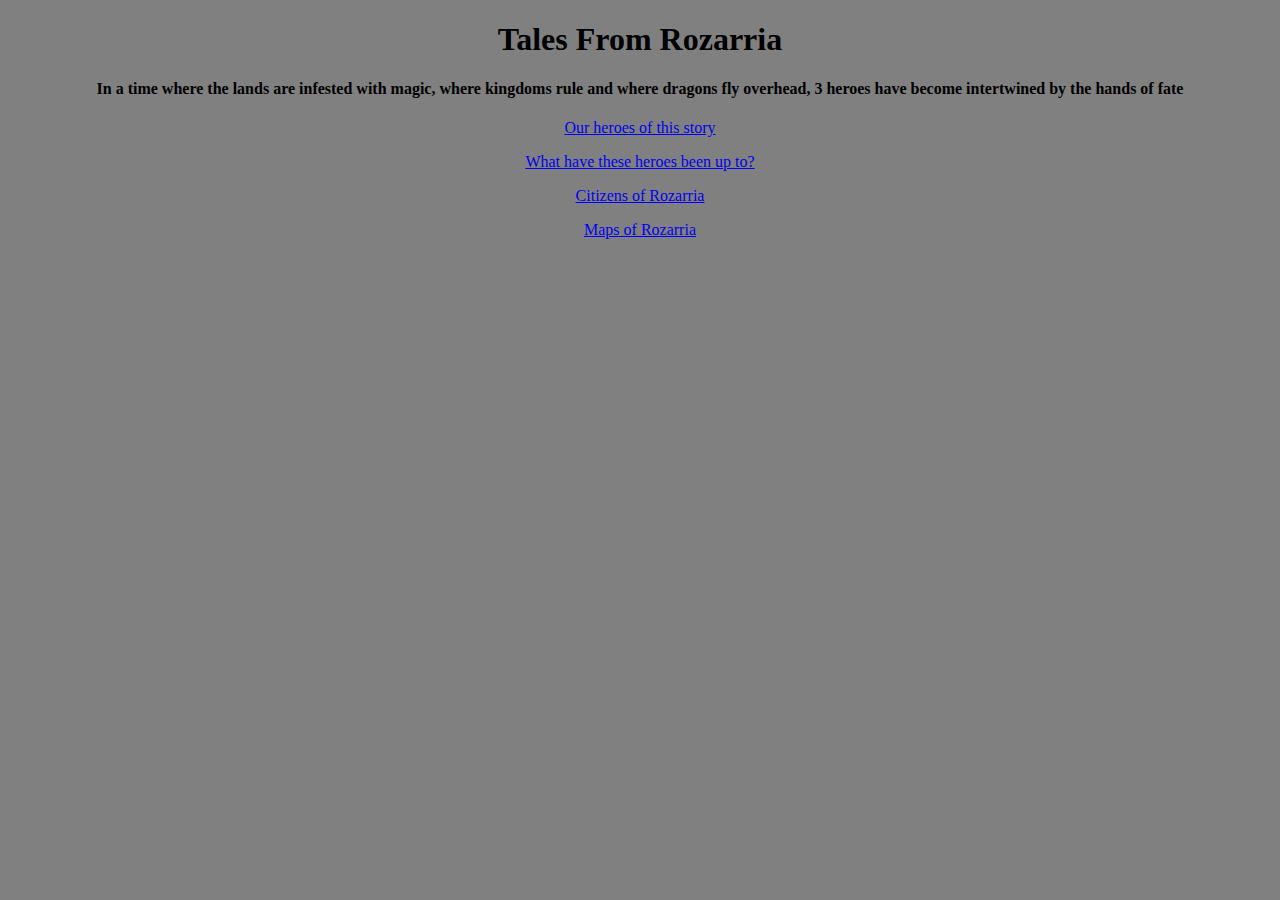
==== index.html @ 65b72027 "first commit" ====
<!DOCTYPE html>
<html style="background-color: grey";>
	<head>
			<title>Roll for initiative!</title>
			<!--<link href="css/style.css" rel="stylesheet">-->
		<!--<style>

			p{
				
				padding: 5px;
				background-color: grey;

			}
			body{
				background-image: url('images/stonebg1.jpg');
				background-size: cover;
				background background-attachment: fixed;
			}-->


		</style>
	</head>
	<header>
		<h1 style="text-align: center";>Tales From Rozarria</h1>
		
	</header>
	<body style="text-align: center";>
		
			
			<h4>In a time where the lands are infested with magic, where kingdoms rule and where dragons fly overhead, 3 heroes have become intertwined by the hands of fate</h4>
			<p><a href="PCs.html">Our heroes of this story</a></p>
			<p><a href="summaries.html">What have these heroes been up to?<br></a></p>
			<p><a href="NPCs.html">Citizens of Rozarria</a></p>
			<p><a href="maps.html">Maps of Rozarria</a></p>
		
</html>
---- css/style.css ----
*
.bg_image{
	background-image:url(./images/stonebg1.jpg);
	background-size: cover;
	
}
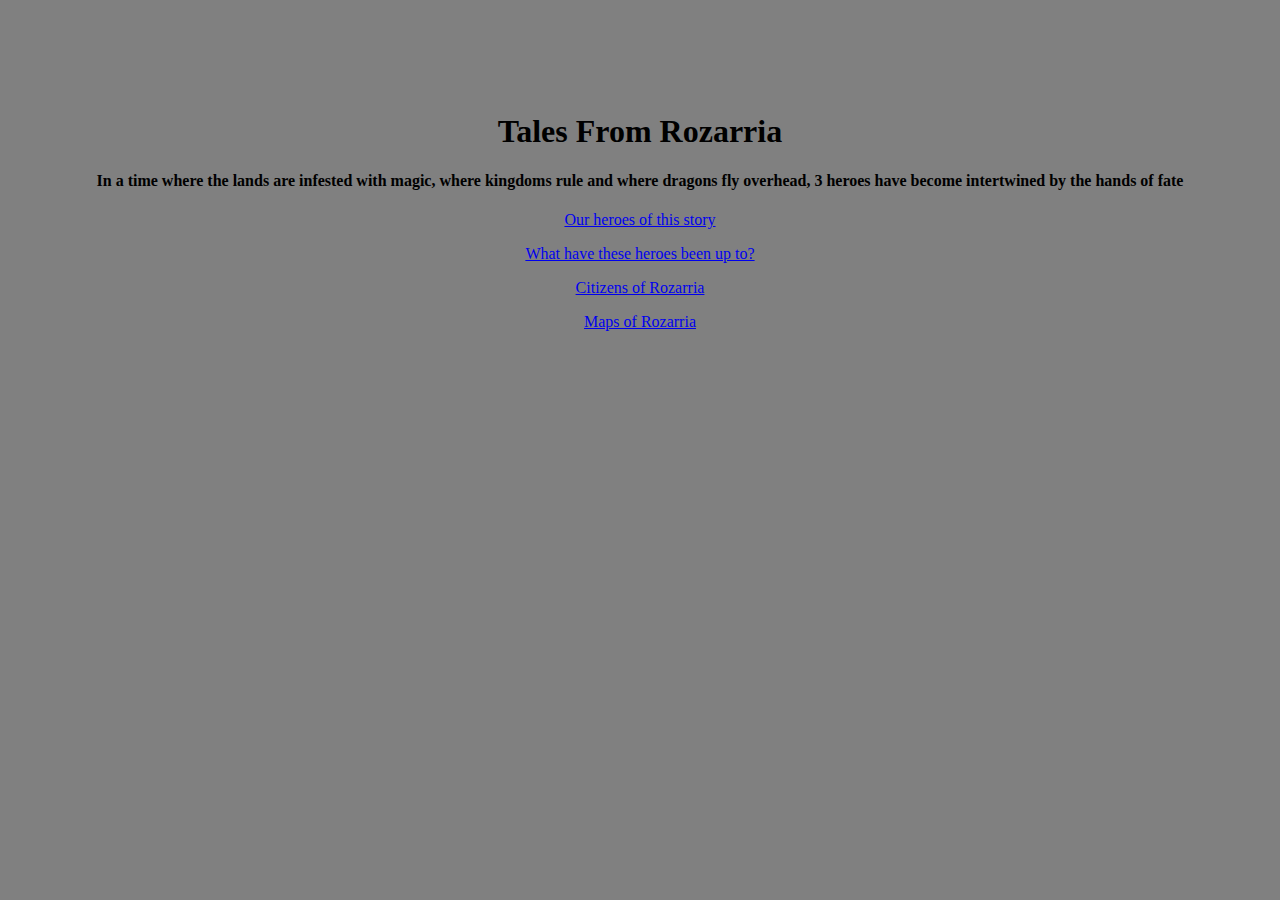
==== commit e532ffe6: "Update index.html" ====
--- a/index.html
+++ b/index.html
@@ -12,12 +12,11 @@
 
 			}
 			body{
-				background-image: url('images/stonebg1.jpg');
+				background-image: url('img/stonebg1.jpg');
 				background-size: cover;
 				background background-attachment: fixed;
 			}-->
-
-
+		<iframe src="https://open.spotify.com/embed/playlist/3FDcRjPZXjJBvz99i36XOn" width="300" height="80" frameborder="0" allowtransparency="true" allow="encrypted-media"></iframe>
 		</style>
 	</head>
 	<header>
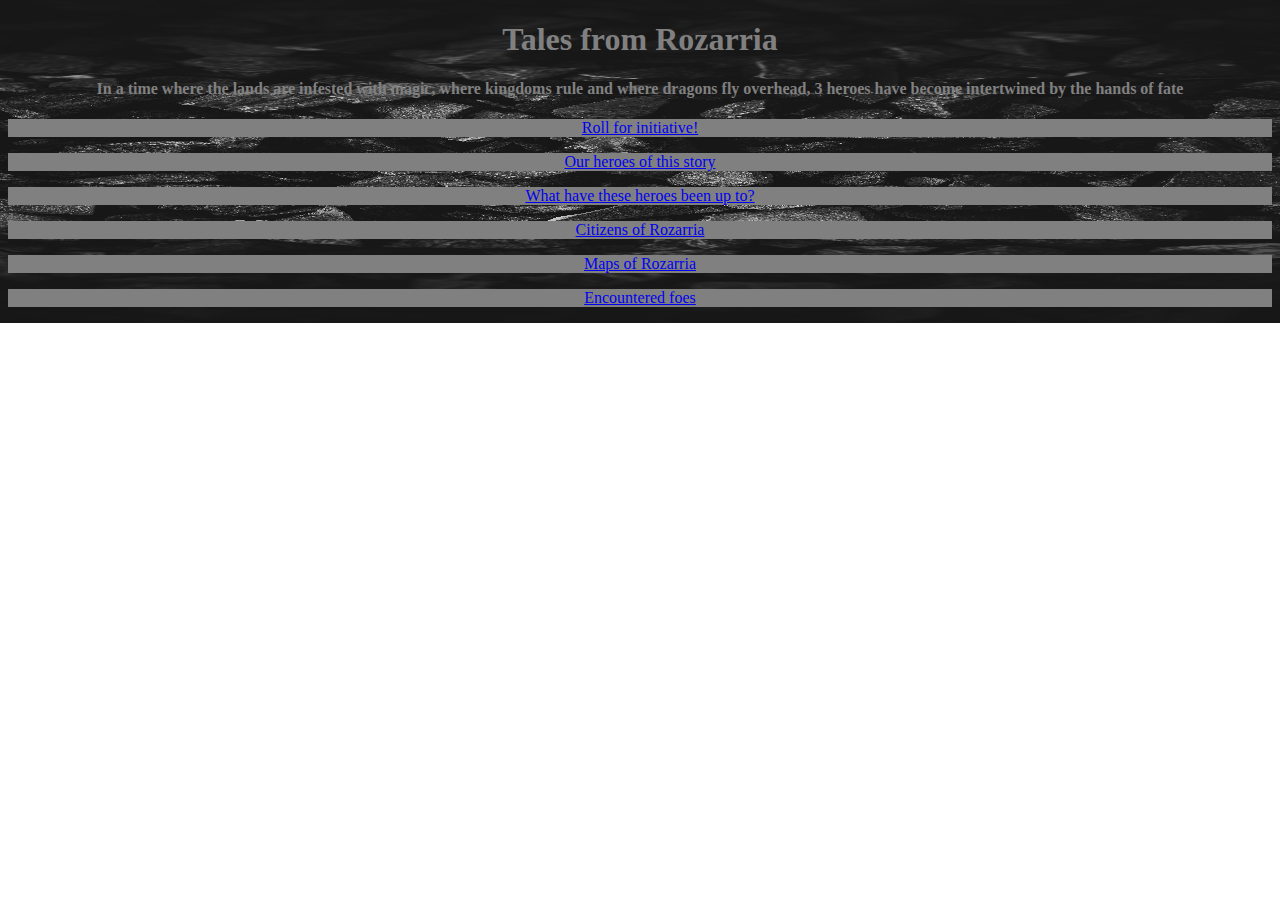
==== commit 85359332: "mainpagev0.1" ====
--- a/index.html
+++ b/index.html
@@ -1,35 +1,20 @@
 <!DOCTYPE html>
-<html style="background-color: grey";>
+<html>
+
 	<head>
 			<title>Roll for initiative!</title>
-			<!--<link href="css/style.css" rel="stylesheet">-->
-		<!--<style>
-
-			p{
-				
-				padding: 5px;
-				background-color: grey;
-
-			}
-			body{
-				background-image: url('img/stonebg1.jpg');
-				background-size: cover;
-				background background-attachment: fixed;
-			}-->
-		<iframe src="https://open.spotify.com/embed/playlist/3FDcRjPZXjJBvz99i36XOn" width="300" height="80" frameborder="0" allowtransparency="true" allow="encrypted-media"></iframe>
-		</style>
+			<link rel="stylesheet" href="./css/style.css">
 	</head>
 	<header>
-		<h1 style="text-align: center";>Tales From Rozarria</h1>
-		
+		<h1>Tales from Rozarria</h1>
 	</header>
-	<body style="text-align: center";>
-		
-			
+	<body id="mainpage">			
 			<h4>In a time where the lands are infested with magic, where kingdoms rule and where dragons fly overhead, 3 heroes have become intertwined by the hands of fate</h4>
+			<p><a href="initiative.html">Roll for initiative!</a></p>
 			<p><a href="PCs.html">Our heroes of this story</a></p>
 			<p><a href="summaries.html">What have these heroes been up to?<br></a></p>
 			<p><a href="NPCs.html">Citizens of Rozarria</a></p>
 			<p><a href="maps.html">Maps of Rozarria</a></p>
+			<p><a href="foes.html">Encountered foes</a></p>
 		
 </html>--- a/css/style.css
+++ b/css/style.css
@@ -1,6 +1,16 @@
-*
-.bg_image{
-	background-image:url(./images/stonebg1.jpg);
-	background-size: cover;
-	
+html{
+	background-image: url("stonebg1.jpg");
+	background-size: 100% 100%;
+	background-repeat: no-repeat;
+}
+
+h1, h4, p{
+	text-align: center;
+	color: grey;
+}
+
+
+
+p{
+	background-color: grey;
 }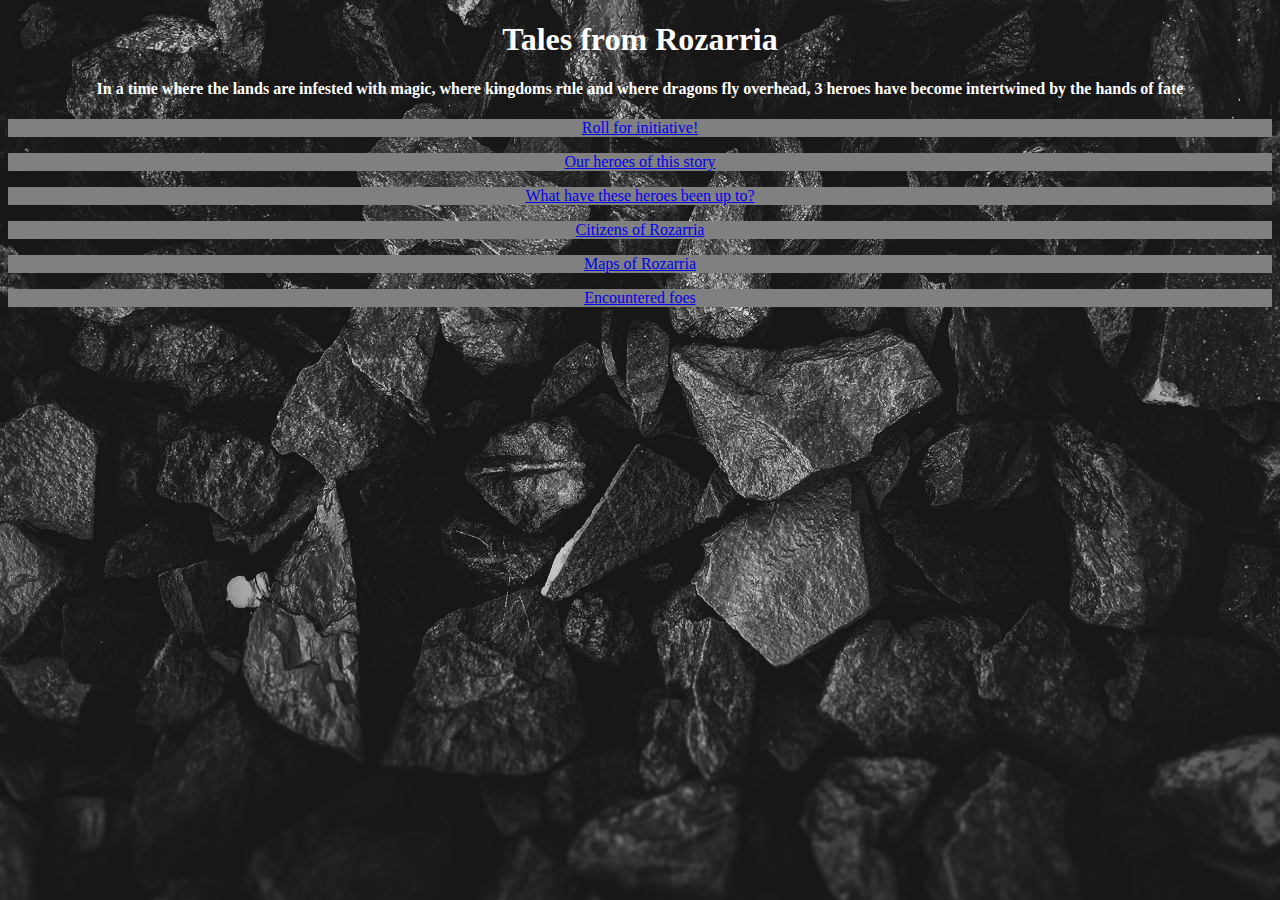
==== commit 10a3a065: "main0.2" ====
--- a/index.html
+++ b/index.html
@@ -1,5 +1,5 @@
 <!DOCTYPE html>
-<html>
+<html id="mainpage">
 
 	<head>
 			<title>Roll for initiative!</title>
--- a/css/style.css
+++ b/css/style.css
@@ -1,12 +1,12 @@
-html{
+#mainpage{
 	background-image: url("stonebg1.jpg");
-	background-size: 100% 100%;
-	background-repeat: no-repeat;
+	background-position: 50% 50%;
+	background-size: cover;
 }
 
 h1, h4, p{
 	text-align: center;
-	color: grey;
+	color: white;
 }
 
 
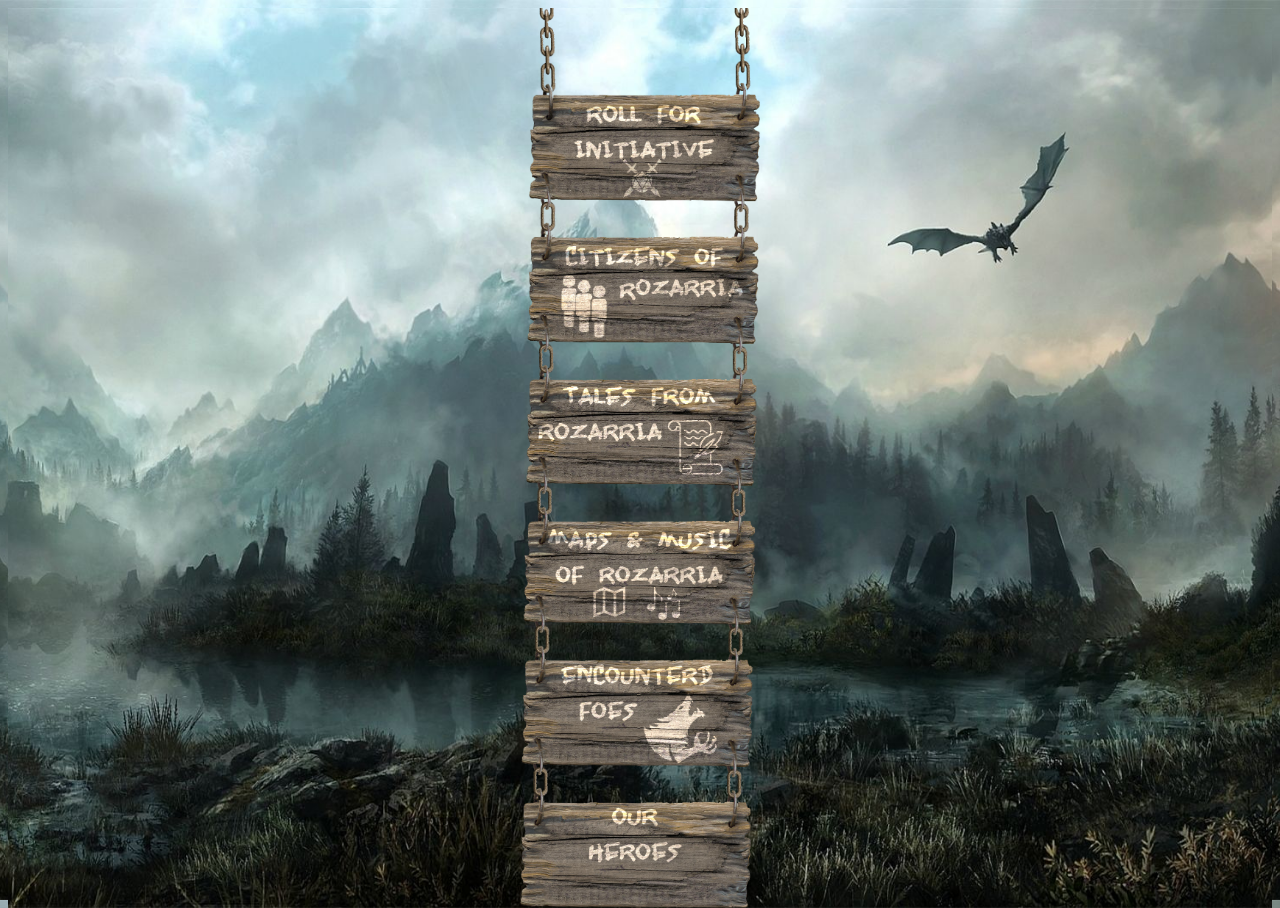
==== commit cc607ca7: "starting sums" ====
--- a/index.html
+++ b/index.html
@@ -1,20 +1,17 @@
 <!DOCTYPE html>
 <html id="mainpage">
-
 	<head>
 			<title>Roll for initiative!</title>
-			<link rel="stylesheet" href="./css/style.css">
+			<link rel="stylesheet" href="./css/mainstyles.css">
 	</head>
-	<header>
-		<h1>Tales from Rozarria</h1>
-	</header>
 	<body id="mainpage">			
-			<h4>In a time where the lands are infested with magic, where kingdoms rule and where dragons fly overhead, 3 heroes have become intertwined by the hands of fate</h4>
-			<p><a href="initiative.html">Roll for initiative!</a></p>
-			<p><a href="PCs.html">Our heroes of this story</a></p>
-			<p><a href="summaries.html">What have these heroes been up to?<br></a></p>
-			<p><a href="NPCs.html">Citizens of Rozarria</a></p>
-			<p><a href="maps.html">Maps of Rozarria</a></p>
-			<p><a href="foes.html">Encountered foes</a></p>
+		<div id="div1">
+			<a href="initiative.html" class="mainsigns" id="init" ></a>
+			<a href="NPCs.html" class="mainsigns" id="npcs" ></a>
+			<a href="summaries.html" class="mainsigns" id="sums" ></a>
+			<a href="maps.html" class="mainsigns" id="maps" ></a>
+			<a href="foes.html" class="mainsigns" id="foes" ></a>
+			<a href="PCs.html" class="mainsigns" id="pcs" ></a>
+		</div>
 		
 </html>--- a/css/mainstyles.css
+++ b/css/mainstyles.css
@@ -0,0 +1,67 @@
+@font-face{
+	font-family: Vecna;
+	src: url(./font/Vecna.otf);
+}
+a:link {
+	colour:white;
+}
+a:visited {
+	color: white;
+}
+a:active {
+	color:black;
+}
+#mainpage{
+	background-image: url("./img/mountain1.jpg");
+	/*background-color: rgb(110, 0, 0);*/
+	background-position: 65% 65%;
+	background-size: cover;
+	height: 100vh;
+}
+
+
+#mainlink{
+	font-family: Vecna;
+	font-weight: bold;
+	font-size: 5%px;
+	text-align: center;	
+	line-height: 100%;
+}
+#div1{
+	height:100%;
+	background-image: url("./img/signs.png");
+	background-size: auto 100%;
+	background-repeat: no-repeat;
+	background-position: 50% 50%;
+
+}
+.mainsigns{
+	width: 25%;
+	height: 10%;
+
+}
+
+#init{
+	transform: translate(150%, 105%);
+	display:block;
+}
+#npcs{
+	transform: translate(150%, 165%);
+	display:block;
+}
+#sums{
+	transform: translate(150%, 220%);
+	display:block;
+}
+#maps{
+	transform: translate(150%, 275%);
+	display:block;
+}
+#foes{
+	transform: translate(150%, 335%);
+	display:block;
+}
+#pcs{
+	transform: translate(150%, 390%);
+	display:block;
+}
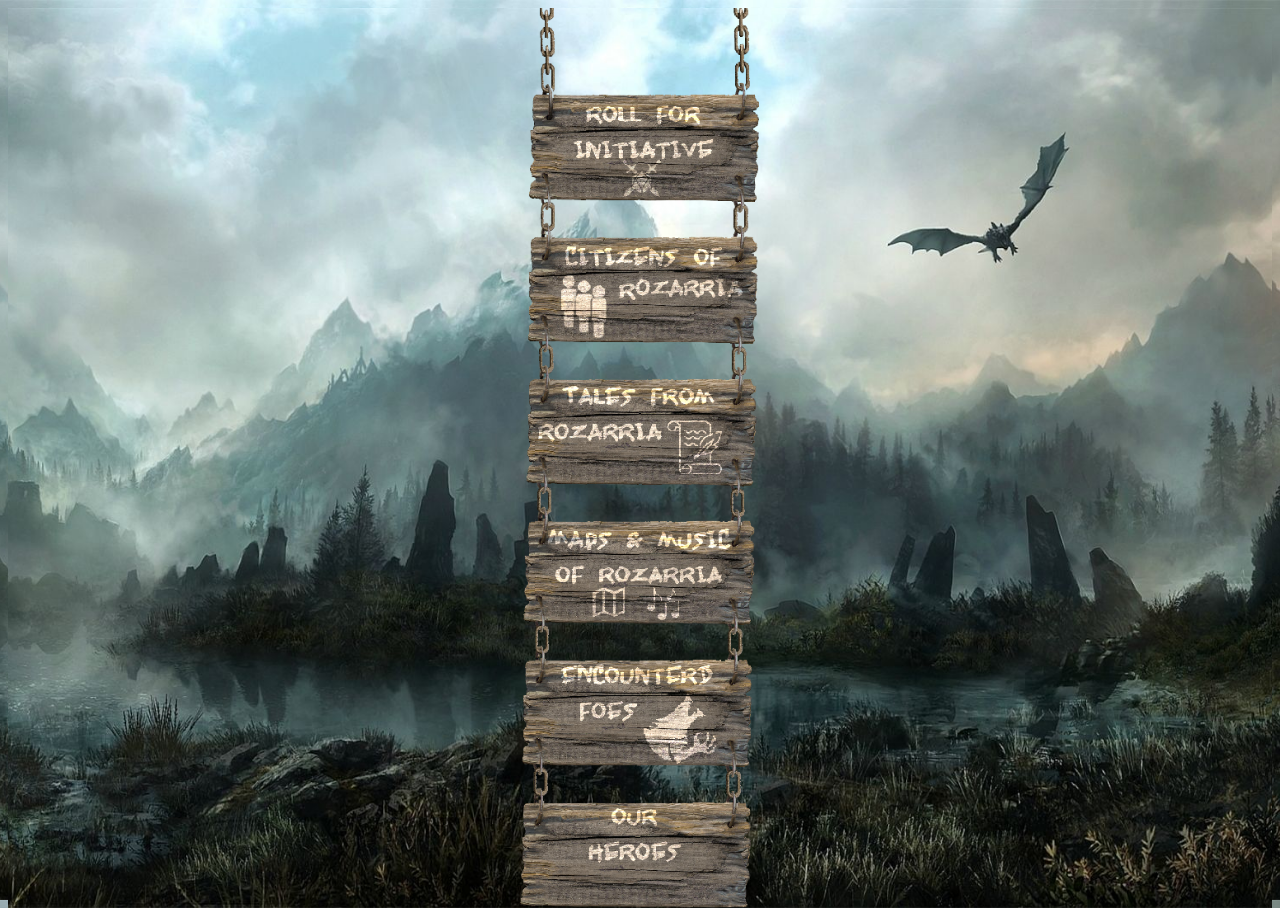
==== commit 1b66b4e0: "signs2" ====
--- a/index.html
+++ b/index.html
@@ -13,5 +13,8 @@
 			<a href="foes.html" class="mainsigns" id="foes" ></a>
 			<a href="PCs.html" class="mainsigns" id="pcs" ></a>
 		</div>
+	<script>
 		
+	</script>
+	</body>
 </html>--- a/css/mainstyles.css
+++ b/css/mainstyles.css
@@ -29,7 +29,7 @@
 }
 #div1{
 	height:100%;
-	background-image: url("./img/signs.png");
+	background-image: url("./img/signs2.png");
 	background-size: auto 100%;
 	background-repeat: no-repeat;
 	background-position: 50% 50%;
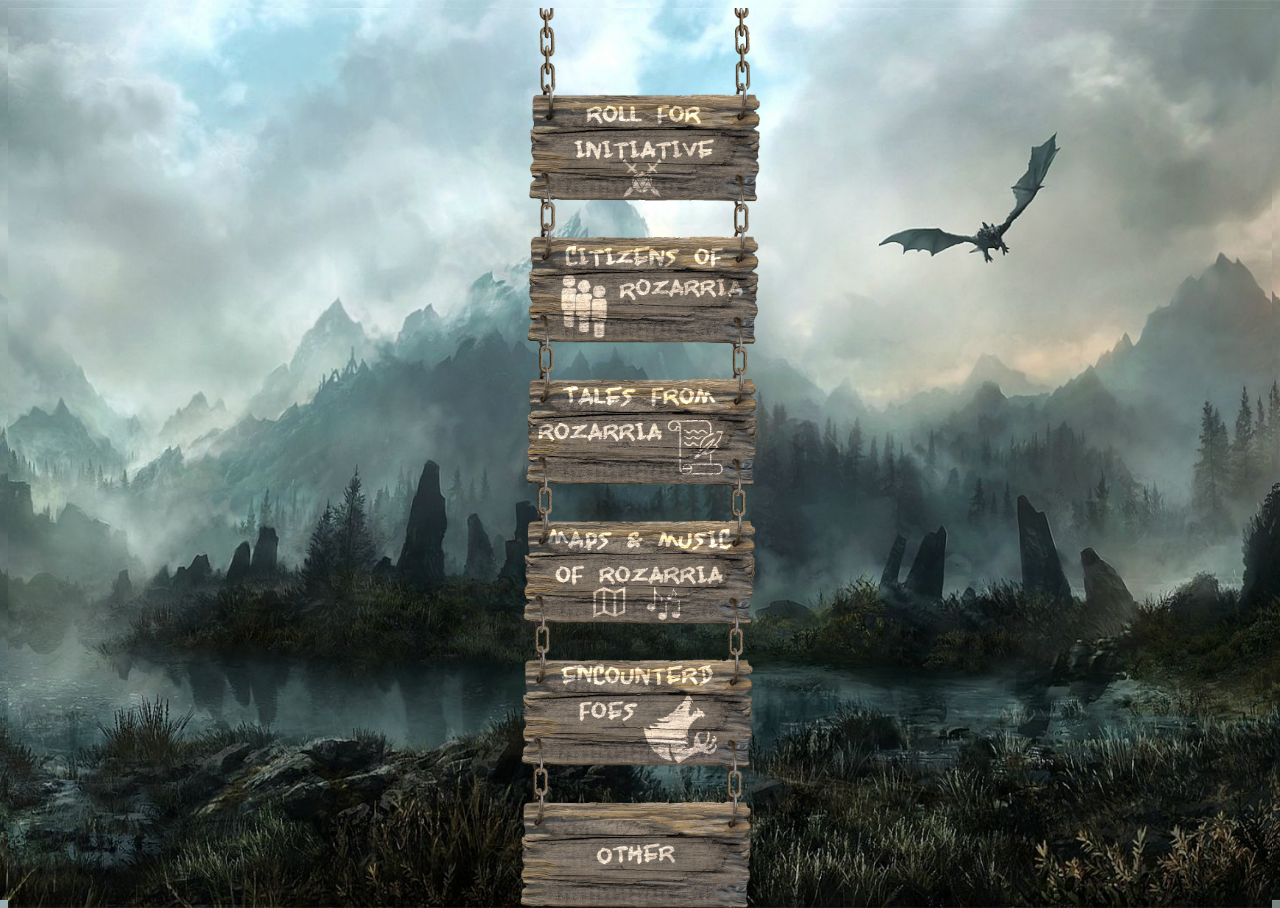
==== commit 180407cc: "foes 1" ====
--- a/index.html
+++ b/index.html
@@ -11,7 +11,7 @@
 			<a href="summaries.html" class="mainsigns" id="sums" ></a>
 			<a href="maps.html" class="mainsigns" id="maps" ></a>
 			<a href="foes.html" class="mainsigns" id="foes" ></a>
-			<a href="PCs.html" class="mainsigns" id="pcs" ></a>
+			<a href="other.html" class="mainsigns" id="pcs" ></a>
 		</div>
 	<script>
 		
--- a/css/mainstyles.css
+++ b/css/mainstyles.css
@@ -1,7 +1,3 @@
-@font-face{
-	font-family: Vecna;
-	src: url(./font/Vecna.otf);
-}
 a:link {
 	colour:white;
 }
@@ -14,14 +10,11 @@
 #mainpage{
 	background-image: url("./img/mountain1.jpg");
 	/*background-color: rgb(110, 0, 0);*/
-	background-position: 65% 65%;
+	background-position:70% 70%;
 	background-size: cover;
 	height: 100vh;
 }
-
-
 #mainlink{
-	font-family: Vecna;
 	font-weight: bold;
 	font-size: 5%px;
 	text-align: center;	
@@ -29,39 +22,33 @@
 }
 #div1{
 	height:100%;
-	background-image: url("./img/signs2.png");
+	background-image: url("./img/signs3.png");
 	background-size: auto 100%;
 	background-repeat: no-repeat;
 	background-position: 50% 50%;
-
 }
 .mainsigns{
 	width: 25%;
 	height: 10%;
-
-}
-
-#init{
-	transform: translate(150%, 105%);
+	max-width:200px;
+	margin: auto;
 	display:block;
 }
+#init{
+	transform:translateY(100%);
+}
 #npcs{
-	transform: translate(150%, 165%);
-	display:block;
+	transform:translateY(160%);
 }
 #sums{
-	transform: translate(150%, 220%);
-	display:block;
+	transform:translateY(215%);
 }
 #maps{
-	transform: translate(150%, 275%);
-	display:block;
+	transform:translateY(275%);
 }
-#foes{
-	transform: translate(150%, 335%);
-	display:block;
+#foes{	
+	transform:translateY(330%);
 }
 #pcs{
-	transform: translate(150%, 390%);
-	display:block;
-}
+	transform:translateY(390%);
+}